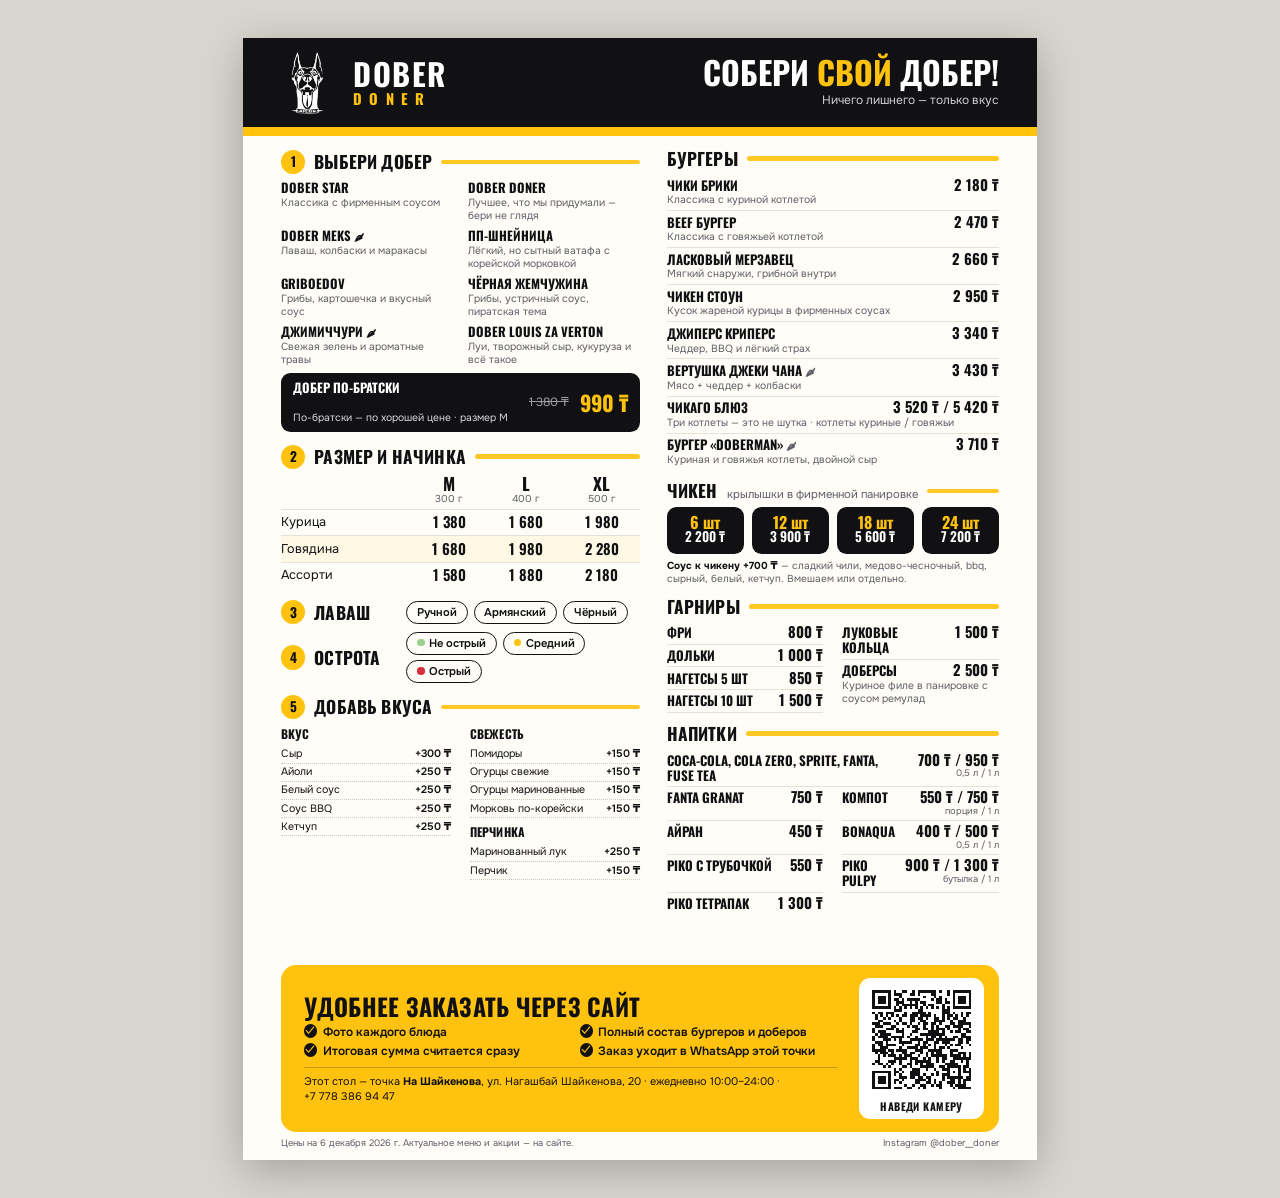
==== print/menu-a4.html @ cf8aa89b "Add printable A4 table menu with per-branch QR codes - print/menu-a4.html: настольное меню на один л" ====
<!doctype html>
<!--
  НАСТОЛЬНОЕ МЕНЮ A4 для печати.
  Цены, названия и точки берутся из ../site/js/config.js — бумага и сайт не расходятся.
  Короткие подписи блюд — ниже в TAGLINES (взяты с текущего бумажного меню сети).

  Открыть для конкретной точки: menu-a4.html?branch=eset-batyra — QR поведёт на меню этой точки.
  PDF для всех точек сразу:  bash tools/build_print.sh
-->
<html lang="ru">
<head>
  <meta charset="utf-8">
  <title>Dober Doner — меню A4</title>
  <link rel="preconnect" href="https://fonts.googleapis.com">
  <link rel="preconnect" href="https://fonts.gstatic.com" crossorigin>
  <link href="https://fonts.googleapis.com/css2?family=Onest:wght@400;600;700&family=Oswald:wght@500;600;700&display=swap" rel="stylesheet">
  <style>
    @page { size: A4; margin: 0; }
    :root {
      --brand: #ffc20e;
      --ink: #111113;
      --muted: #5f5e66;
      --line: #e7e2d6;
      --paper: #fffdf7;
    }
    * { box-sizing: border-box; }
    html, body { margin: 0; background: #d9d6cf; }
    body { font: 400 8.6pt/1.3 'Onest', system-ui, sans-serif; color: var(--ink);
           -webkit-print-color-adjust: exact; print-color-adjust: exact; }
    .page {
      width: 210mm; height: 297mm; margin: 0 auto; background: var(--paper);
      display: flex; flex-direction: column; overflow: hidden; position: relative;
    }
    @media screen { .page { margin: 10mm auto; box-shadow: 0 10px 40px rgba(0,0,0,.25); } }
    h2, h3, .oswald { font-family: 'Oswald', sans-serif; text-transform: uppercase; letter-spacing: .01em; margin: 0; }

    /* ── шапка ── */
    .head { background: var(--ink); color: #fff; display: flex; align-items: center; gap: 4mm; padding: 3.5mm 10mm 3.2mm; position: relative; }
    .head::after { content: ''; position: absolute; left: 0; right: 0; bottom: -2.2mm; height: 2.2mm; background: var(--brand); }
    .head__logo { height: 17mm; width: auto; }
    .head__brand { display: flex; flex-direction: column; line-height: .9; }
    .head__brand b { font: 700 23pt/.9 'Oswald', sans-serif; letter-spacing: .05em; }
    .head__brand span { font: 700 11pt/1 'Oswald', sans-serif; letter-spacing: .5em; color: var(--brand); margin-top: 1.2mm; }
    .head__title { margin-left: auto; text-align: right; }
    .head__title h1 { font: 700 24pt/.95 'Oswald', sans-serif; text-transform: uppercase; margin: 0; }
    .head__title h1 em { color: var(--brand); font-style: normal; }
    .head__title p { margin: 1.5mm 0 0; color: #cfcdd6; font-size: 9pt; }

    /* ── две колонки ── */
    .body { flex: 1; display: grid; grid-template-columns: 1.08fr 1fr; gap: 7mm; padding: 6mm 10mm 3mm; min-height: 0; }
    .col { display: flex; flex-direction: column; gap: 3.2mm; min-height: 0; }

    .sec__head { display: flex; align-items: center; gap: 2.4mm; margin-bottom: 1.8mm; }
    .num { width: 6.4mm; height: 6.4mm; border-radius: 50%; background: var(--brand); color: var(--ink);
           display: grid; place-items: center; font: 700 10pt/1 'Oswald', sans-serif; flex: none; }
    .sec__head h2 { font-size: 13pt; line-height: 1; }
    .sec__head h2 small { font-size: 8.5pt; color: var(--muted); letter-spacing: 0; font-family: 'Onest', sans-serif; text-transform: none; font-weight: 400; margin-left: 1.5mm; }
    .bar { flex: 1; height: 1.2mm; background: var(--brand); border-radius: 1mm; opacity: .9; }

    /* список доберов */
    .dobers { list-style: none; margin: 0; padding: 0; display: grid; grid-template-columns: 1fr 1fr; gap: 1.8mm 4mm; }
    .dobers li b { display: block; font: 700 9.6pt/1.1 'Oswald', sans-serif; text-transform: uppercase; }
    .dobers li > span { color: var(--muted); font-size: 7.8pt; line-height: 1.22; display: block; margin-top: .5mm; }
    .hot { font-size: 7.5pt; }
    .promo { grid-column: 1 / -1; display: flex; align-items: center; gap: 3mm; background: var(--ink); color: #fff;
             border-radius: 2.5mm; padding: 2mm 3.2mm; }
    .promo > div { flex: 1; }
    .promo b { font: 700 11pt/1 'Oswald', sans-serif; text-transform: uppercase; }
    .promo li > span, .promo span { color: #d9d7e0 !important; font-size: 7.8pt; }
    .promo s { color: #9d9ca5; font-size: 9pt; white-space: nowrap; }
    .promo i { font: 700 16pt/1 'Oswald', sans-serif; color: var(--brand); font-style: normal; white-space: nowrap; }

    /* таблица размеров */
    table { width: 100%; border-collapse: collapse; }
    .sizes th { font: 700 13pt/1 'Oswald', sans-serif; text-align: center; padding: 0 0 1mm; }
    .sizes th small { display: block; font: 400 7.5pt/1.2 'Onest', sans-serif; color: var(--muted); }
    .sizes th:first-child { text-align: left; }
    .sizes td { padding: 1.2mm 0; border-top: .3mm solid var(--line); font-size: 9.5pt; }
    .sizes td:not(:first-child) { text-align: center; font: 600 11pt/1 'Oswald', sans-serif; }
    .sizes tr:nth-child(odd) td { background: rgba(255, 194, 14, .08); }

    .opts { display: grid; gap: 2mm; }
    .opts__row { display: flex; align-items: center; gap: 2.4mm; }
    .opts__row h2 { font-size: 13pt; width: 22mm; flex: none; }
    .chips { display: flex; flex-wrap: wrap; gap: 1.5mm; }
    .chips span { border: .3mm solid var(--ink); border-radius: 5mm; padding: .8mm 2.6mm; font-weight: 600; font-size: 8.4pt; }
    .dot { display: inline-block; width: 2mm; height: 2mm; border-radius: 50%; margin-right: 1.2mm; vertical-align: .2mm; }

    .extras { display: grid; grid-template-columns: 1fr 1fr; gap: 1.5mm 5mm; }
    .extras h3:not(:first-child) { margin-top: 1.6mm; }
    .extras h3 { font-size: 9pt; margin-bottom: 1mm; }
    .extras ul { list-style: none; margin: 0; padding: 0; }
    .extras li { display: flex; justify-content: space-between; gap: 2mm; font-size: 8pt; padding: .45mm 0; border-bottom: .2mm dotted #cfc9bb; }
    .extras li b { font-weight: 600; white-space: nowrap; }

    /* правая колонка: прайс-списки */
    .price { list-style: none; margin: 0; padding: 0; }
    .price li { display: grid; grid-template-columns: 1fr auto; gap: .2mm 3mm; padding: .9mm 0; border-bottom: .3mm solid var(--line); }
    .price li:last-child { border-bottom: 0; }
    .price b { font: 700 9.8pt/1.15 'Oswald', sans-serif; text-transform: uppercase; }
    .price i { font: 700 11pt/1 'Oswald', sans-serif; font-style: normal; white-space: nowrap; text-align: right; }
    .price i small { font: 400 7pt/1 'Onest', sans-serif; color: var(--muted); display: block; margin-top: .6mm; }
    .price span { grid-column: 1 / -1; color: var(--muted); font-size: 7.8pt; }

    .wings { display: grid; grid-template-columns: repeat(4, 1fr); gap: 2mm; }
    .wings div { background: var(--ink); color: #fff; border-radius: 2.5mm; padding: 2mm 1mm; text-align: center; }
    .wings b { display: block; font: 700 12pt/1 'Oswald', sans-serif; color: var(--brand); }
    .wings span { font: 600 10pt/1 'Oswald', sans-serif; }
    .note { margin: 1.4mm 0 0; font-size: 7.6pt; color: var(--muted); }
    .note b { color: var(--ink); }

    .price--2 { columns: 2; column-gap: 5mm; }
    .drinks { display: grid; grid-template-columns: 1fr 1fr; column-gap: 5mm; }
    .drinks li:first-child { grid-column: 1 / -1; }
    .price--2 li { break-inside: avoid; }

    /* ── блок QR ── */
    .qr { margin: 0 10mm 7.5mm; background: var(--brand); border-radius: 4mm; display: grid;
          grid-template-columns: 1fr auto; gap: 6mm; align-items: center; padding: 3.4mm 4mm 3.4mm 6mm; }
    .qr h2 { font-size: 18pt; line-height: 1; }
    .qr ul { list-style: none; margin: 1.8mm 0 2mm; padding: 0; display: grid; grid-template-columns: 1fr 1fr; gap: 1mm 5mm; }
    .qr li { font-size: 9pt; font-weight: 600; padding-left: 5mm; position: relative; }
    .qr li::before { content: '✓'; position: absolute; left: 0; top: -.2mm; width: 3.6mm; height: 3.6mm; border-radius: 50%;
                     background: var(--ink); color: var(--brand); font-size: 7pt; display: grid; place-items: center; }
    .qr__point { font-size: 8.2pt; border-top: .3mm solid rgba(17,17,19,.25); padding-top: 1.6mm; }
    .qr__point b { font-weight: 700; }
    .nowrap { white-space: nowrap; }
    .qr__code { background: #fff; border-radius: 3mm; padding: 2mm; text-align: center; }
    .qr__code svg { display: block; width: 29mm; height: 29mm; }
    .qr__code span { display: block; font: 700 8pt/1 'Oswald', sans-serif; text-transform: uppercase; margin-top: 1.6mm; letter-spacing: .04em; }

    .foot { position: absolute; left: 10mm; right: 10mm; bottom: 3mm; display: flex; justify-content: space-between;
            font-size: 7pt; color: var(--muted); }
  </style>
</head>
<body>
  <main class="page">
    <header class="head">
      <img class="head__logo" src="../site/img/logo.png" alt="">
      <div class="head__brand"><b>DOBER</b><span>DONER</span></div>
      <div class="head__title">
        <h1>Собери <em>свой</em> добер!</h1>
        <p>Ничего лишнего — только вкус</p>
      </div>
    </header>

    <section class="body">
      <div class="col">
        <div>
          <div class="sec__head"><span class="num">1</span><h2>Выбери добер</h2><span class="bar"></span></div>
          <ul class="dobers" data-dobers></ul>
        </div>

        <div>
          <div class="sec__head"><span class="num">2</span><h2>Размер и начинка</h2><span class="bar"></span></div>
          <table class="sizes" data-sizes></table>
        </div>

        <div class="opts">
          <div class="opts__row"><span class="num">3</span><h2>Лаваш</h2><div class="chips" data-lavash></div></div>
          <div class="opts__row"><span class="num">4</span><h2>Острота</h2><div class="chips" data-spice></div></div>
        </div>

        <div>
          <div class="sec__head"><span class="num">5</span><h2>Добавь вкуса</h2><span class="bar"></span></div>
          <div class="extras" data-extras></div>
        </div>
      </div>

      <div class="col">
        <div>
          <div class="sec__head"><h2>Бургеры</h2><span class="bar"></span></div>
          <ul class="price" data-burgers></ul>
        </div>

        <div>
          <div class="sec__head"><h2>Чикен <small>крылышки в фирменной панировке</small></h2><span class="bar"></span></div>
          <div class="wings" data-wings></div>
          <p class="note" data-wing-sauce></p>
        </div>

        <div>
          <div class="sec__head"><h2>Гарниры</h2><span class="bar"></span></div>
          <ul class="price price--2" data-sides></ul>
        </div>

        <div>
          <div class="sec__head"><h2>Напитки</h2><span class="bar"></span></div>
          <ul class="price drinks" data-drinks></ul>
        </div>
      </div>
    </section>

    <section class="qr">
      <div>
        <h2>Удобнее заказать через сайт</h2>
        <ul>
          <li>Фото каждого блюда</li>
          <li>Полный состав бургеров и доберов</li>
          <li>Итоговая сумма считается сразу</li>
          <li>Заказ уходит в WhatsApp этой точки</li>
        </ul>
        <div class="qr__point" data-point></div>
      </div>
      <div class="qr__code">
        <div data-qr></div>
        <span>Наведи камеру</span>
      </div>
    </section>

    <div class="foot"><span data-foot-left></span><span>Instagram @dober__doner</span></div>
  </main>

  <script src="../site/js/config.js"></script>
  <script src="vendor/qrcode.min.js"></script>
  <script>
  (function () {
    'use strict';
    // Адрес сайта для QR. Когда появится свой домен — поменять здесь и пересобрать PDF (tools/build_print.sh).
    const SITE_URL = 'https://mumitrol16666-creator.github.io/Doberdoner/site/menu.html';

    // Короткие подписи — с бумажного меню сети (полный состав — на сайте)
    const TAGLINES = {
      'dober-star': 'Классика с фирменным соусом',
      'dober-doner': 'Лучшее, что мы придумали — бери не глядя',
      'dober-meks': 'Лаваш, колбаски и маракасы',
      'pp-shneinica': 'Лёгкий, но сытный ватафа с корейской морковкой',
      'griboedov': 'Грибы, картошечка и вкусный соус',
      'black-pearl': 'Грибы, устричный соус, пиратская тема',
      'jimichurri': 'Свежая зелень и ароматные травы',
      'louis': 'Луи, творожный сыр, кукуруза и всё такое',
      'po-bratski': 'По-братски — по хорошей цене',
      'chiki-briki': 'Классика с куриной котлетой',
      'beef-burger': 'Классика с говяжьей котлетой',
      'merzavec': 'Мягкий снаружи, грибной внутри',
      'chicken-stone': 'Кусок жареной курицы в фирменных соусах',
      'jeepers': 'Чеддер, BBQ и лёгкий страх',
      'vertushka': 'Мясо + чеддер + колбаски',
      'chicago': 'Три котлеты — это не шутка',
      'doberman': 'Куриная и говяжья котлеты, двойной сыр',
      'dobersy': 'Куриное филе в панировке с соусом ремулад'
    };

    // Короткие названия для бумаги — чтобы строки не переносились (как на бумажном меню сети)
    const PRINT_NAMES = {
      'fries': 'Фри', 'wedges': 'Дольки', 'onion-rings': 'Луковые кольца', 'nuggets': 'Нагетсы',
      'compote': 'Компот', 'ayran': 'Айран', 'bonaqua': 'BonAqua', 'piko': 'Piko с трубочкой',
      'piko-tetra': 'Piko тетрапак', 'fusetea': 'Fuse Tea', 'cola-zero': 'Cola Zero'
    };
    const nameOf = i => PRINT_NAMES[i.id] || i.name;

    const CFG = window.DOBER;
    const money = n => String(n).replace(/\B(?=(\d{3})+(?!\d))/g, ' ') + ' ₸';
    const $ = s => document.querySelector(s);
    const esc = s => String(s).replace(/[&<>"]/g, c => ({ '&': '&amp;', '<': '&lt;', '>': '&gt;', '"': '&quot;' }[c]));
    const cat = id => CFG.menu.find(c => c.id === id);
    const item = (catId, id) => cat(catId).items.find(i => i.id === id);
    const group = (it, id) => (it.groups || []).find(g => g.id === id);

    // точка из ссылки ?branch=…
    const branchId = new URLSearchParams(location.search).get('branch');
    const branch = CFG.branches.find(b => b.id === branchId) || CFG.branches[0];

    // 1. доберы (акционный — отдельной плашкой)
    const dobers = cat('dobers').items.filter(i => !i.hidden);
    const promo = dobers.find(i => i.oldPrice);
    $('[data-dobers]').innerHTML = dobers.filter(i => i !== promo).map(i =>
      '<li><b>' + esc(i.name) + (i.spicy ? ' <span class="hot">🌶</span>' : '') + '</b><span>' + esc(TAGLINES[i.id] || '') + '</span></li>'
    ).join('') + (promo ? '<li class="promo"><div><b>' + esc(promo.name) + '</b><br><span>' + esc(TAGLINES[promo.id] || '') +
      ' · размер M</span></div><s>' + money(promo.oldPrice) + '</s><i>' + money(promo.price) + '</i></li>' : '');

    // 2. таблица размер × начинка (как на сайте: базовая цена + размер + начинка)
    const star = item('dobers', 'dober-star');
    const sizes = group(star, 'size').options, meats = group(star, 'meat').options;
    const grams = { m: '300 г', l: '400 г', xl: '500 г' };
    $('[data-sizes]').innerHTML = '<tr><th></th>' + sizes.map(s => '<th>' + s.id.toUpperCase() + '<small>' + grams[s.id] + '</small></th>').join('') + '</tr>' +
      meats.map(m => '<tr><td>' + esc(m.name) + '</td>' + sizes.map(s => '<td>' + money(star.price + s.price + m.price).replace(' ₸', '') + '</td>').join('') + '</tr>').join('');

    // 3–4. лаваш и острота
    $('[data-lavash]').innerHTML = group(star, 'lavash').options.map(o => '<span>' + esc(o.name) + '</span>').join('');
    const spiceDots = { mild: '#9bd18b', medium: '#ffc20e', hot: '#d92c3c' };
    const spiceShort = { medium: 'Средний' };
    $('[data-spice]').innerHTML = group(star, 'spice').options.map(o =>
      '<span><i class="dot" style="background:' + spiceDots[o.id] + '"></i>' + esc(spiceShort[o.id] || o.name) + '</span>').join('');

    // 5. добавки — тремя столбиками, как на бумажном меню
    const extras = star.extras;
    const pick = ids => extras.filter(e => ids.includes(e.id));
    const SHORT = { aioli: 'Айоли', white: 'Белый соус', bbq: 'Соус BBQ', pickle: 'Огурцы маринованные', onion: 'Маринованный лук' };
    const block = (title, ids) => '<h3>' + title + '</h3><ul>' +
      pick(ids).map(e => '<li>' + esc(SHORT[e.id] || e.name) + '<b>+' + money(e.price) + '</b></li>').join('') + '</ul>';
    $('[data-extras]').innerHTML =
      '<div>' + block('Вкус', ['cheese', 'aioli', 'white', 'bbq', 'ketchup']) + '</div>' +
      '<div>' + block('Свежесть', ['tomato', 'cucumber', 'pickle', 'carrot']) + block('Перчинка', ['pepper', 'onion']) + '</div>';

    // бургеры: у Чикаго Блюз две цены (котлеты курица / говядина)
    $('[data-burgers]').innerHTML = cat('burgers').items.filter(i => !i.hidden).map(i => {
      const patty = group(i, 'patty');
      const price = patty ? patty.options.map(o => money(i.price + o.price)).join(' / ') : money(i.price);
      const note = patty ? ' · котлеты ' + patty.options.map(o => o.name.toLowerCase()).join(' / ') : '';
      return '<li><b>' + esc(i.name) + (i.spicy ? ' <span class="hot">🌶</span>' : '') + '</b><i>' + price + '</i><span>' +
        esc((TAGLINES[i.id] || '') + note) + '</span></li>';
    }).join('');

    // чикен
    const wings = item('chicken', 'chicken');
    $('[data-wings]').innerHTML = group(wings, 'portion').options.map(o =>
      '<div><b>' + esc(o.name) + '</b><span>' + money(wings.price + o.price) + '</span></div>').join('');
    const wingSauces = group(wings, 'sauce').options.filter(o => o.price);
    $('[data-wing-sauce]').innerHTML = '<b>Соус к чикену +' + money(wingSauces[0].price) + '</b> — ' +
      wingSauces.map(o => esc(o.name.toLowerCase())).join(', ') + '. Вмешаем или отдельно.';

    // гарниры (у нагетсов — две порции)
    $('[data-sides]').innerHTML = cat('sides').items.filter(i => !i.hidden).map(i => {
      const portion = group(i, 'portion');
      const rows = portion ? portion.options.map(o => [nameOf(i) + ' ' + o.name, i.price + o.price]) : [[nameOf(i), i.price]];
      return rows.map(([name, p]) => '<li><b>' + esc(name) + '</b><i>' + money(p) + '</i>' +
        (TAGLINES[i.id] ? '<span>' + esc(TAGLINES[i.id]) + '</span>' : '') + '</li>').join('');
    }).join('');

    // напитки — компактно: напитки с одинаковыми ценами объединяются в одну строку (Coca-Cola, Sprite, Fanta…)
    const MAIN_VOLUMES = /0,5|1 л|Порция|Бутылка/;
    const rows = [];
    cat('drinks').items.filter(i => !i.hidden).forEach(i => {
      const vol = group(i, 'volume');
      const opts = vol ? vol.options.filter(o => MAIN_VOLUMES.test(o.name)) : [];
      const price = opts.length ? opts.map(o => money(i.price + o.price)).join(' / ') : money(i.price);
      const label = opts.map(o => o.name.toLowerCase()).join(' / ');
      const same = rows.find(r => r.price === price && r.label === label && label);
      if (same) same.names.push(nameOf(i)); else rows.push({ names: [nameOf(i)], price, label });
    });
    $('[data-drinks]').innerHTML = rows.map(r => '<li><b>' + esc(r.names.join(', ')) + '</b><i>' + r.price +
      (r.label ? '<small>' + r.label + '</small>' : '') + '</i></li>').join('');

    // точка и QR
    $('[data-point]').innerHTML = 'Этот стол — точка <b>' + esc(branch.name) + '</b>, ' + esc(branch.address) +
      ' · ' + esc(branch.hours.label.toLowerCase()) + ' · <span class="nowrap">' + esc(branch.phoneDisplay) + '</span>';
    $('[data-foot-left]').textContent = 'Цены на ' + new Date().toLocaleDateString('ru-RU', { day: 'numeric', month: 'long', year: 'numeric' }) +
      ' Актуальное меню и акции — на сайте.';
    const url = SITE_URL + '?branch=' + encodeURIComponent(branch.id);
    const qr = qrcode(0, 'M');
    qr.addData(url);
    qr.make();
    const n = qr.getModuleCount();
    let path = '';
    for (let y = 0; y < n; y++) for (let x = 0; x < n; x++) if (qr.isDark(y, x)) path += 'M' + x + ' ' + y + 'h1v1h-1z';
    $('[data-qr]').innerHTML = '<svg viewBox="-2 -2 ' + (n + 4) + ' ' + (n + 4) + '" shape-rendering="crispEdges" role="img" aria-label="QR-код: ' + esc(url) + '">' +
      '<rect x="-2" y="-2" width="' + (n + 4) + '" height="' + (n + 4) + '" fill="#fff"/><path d="' + path + '" fill="#111113"/></svg>';
    document.title = 'Dober Doner — меню A4 — ' + branch.name;

    // Проверка вёрстки: насколько содержимое колонок вылезает за свой блок (0 — всё влезло)
    const mm = px => Math.round(px * 25.4 / 96 * 10) / 10;
    const limit = document.querySelector('.body').getBoundingClientRect().bottom;
    const over = Math.max(0, ...Array.from(document.querySelectorAll('.col > *')).map(n => n.getBoundingClientRect().bottom - limit));
    document.body.dataset.overflow = mm(over) + 'мм';
    if (over > 0.5) console.warn('Меню не влезает на лист: лишние ' + mm(over) + ' мм');
  })();
  </script>
</body>
</html>
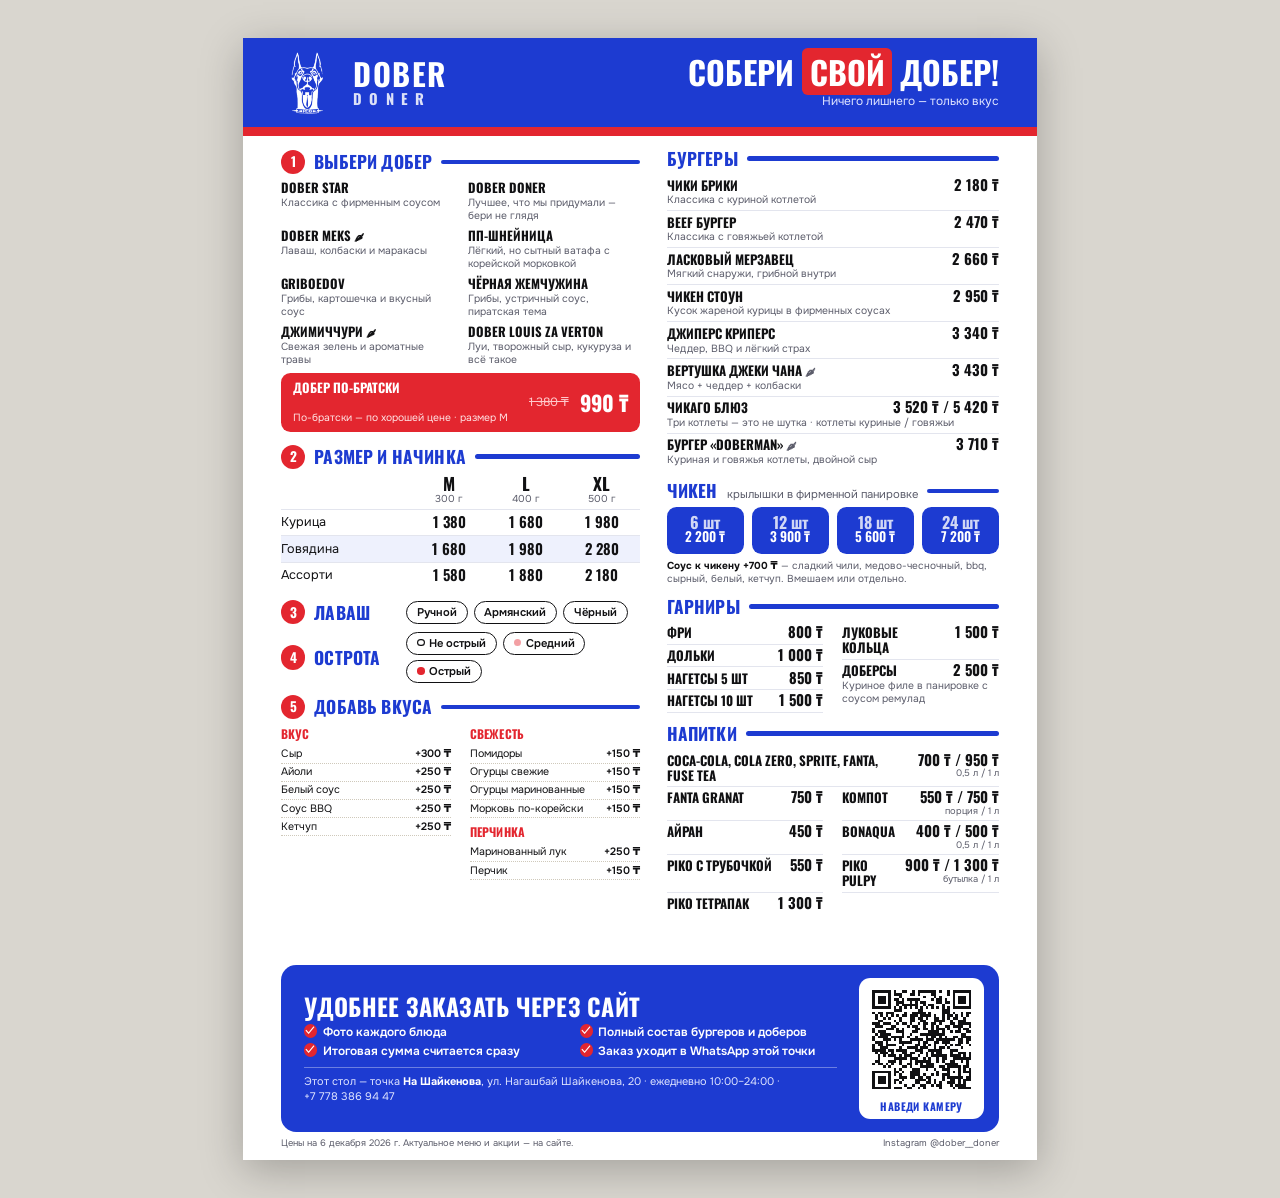
==== commit 9e098d89: "Recolor the A4 table menu to blue, red, white and black Цвета как у логотипа сети и нынешнего бумажн" ====
--- a/print/menu-a4.html
+++ b/print/menu-a4.html
@@ -17,11 +17,13 @@
   <style>
     @page { size: A4; margin: 0; }
     :root {
-      --brand: #ffc20e;
+      --blue: #1d3bd1;      /* синий — как кольцо на аватаре сети */
+      --blue-soft: #eef1fd;
+      --red: #e3262f;
       --ink: #111113;
-      --muted: #5f5e66;
-      --line: #e7e2d6;
-      --paper: #fffdf7;
+      --muted: #5c5d6b;
+      --line: #e3e5ee;
+      --paper: #ffffff;
     }
     * { box-sizing: border-box; }
     html, body { margin: 0; background: #d9d6cf; }
@@ -35,40 +37,40 @@
     h2, h3, .oswald { font-family: 'Oswald', sans-serif; text-transform: uppercase; letter-spacing: .01em; margin: 0; }
 
     /* ── шапка ── */
-    .head { background: var(--ink); color: #fff; display: flex; align-items: center; gap: 4mm; padding: 3.5mm 10mm 3.2mm; position: relative; }
-    .head::after { content: ''; position: absolute; left: 0; right: 0; bottom: -2.2mm; height: 2.2mm; background: var(--brand); }
+    .head { background: var(--blue); color: #fff; display: flex; align-items: center; gap: 4mm; padding: 3.5mm 10mm 3.2mm; position: relative; }
+    .head::after { content: ''; position: absolute; left: 0; right: 0; bottom: -2.2mm; height: 2.2mm; background: var(--red); }
     .head__logo { height: 17mm; width: auto; }
     .head__brand { display: flex; flex-direction: column; line-height: .9; }
     .head__brand b { font: 700 23pt/.9 'Oswald', sans-serif; letter-spacing: .05em; }
-    .head__brand span { font: 700 11pt/1 'Oswald', sans-serif; letter-spacing: .5em; color: var(--brand); margin-top: 1.2mm; }
+    .head__brand span { font: 700 11pt/1 'Oswald', sans-serif; letter-spacing: .5em; color: #fff; opacity: .85; margin-top: 1.2mm; }
     .head__title { margin-left: auto; text-align: right; }
     .head__title h1 { font: 700 24pt/.95 'Oswald', sans-serif; text-transform: uppercase; margin: 0; }
-    .head__title h1 em { color: var(--brand); font-style: normal; }
-    .head__title p { margin: 1.5mm 0 0; color: #cfcdd6; font-size: 9pt; }
+    .head__title h1 em { background: var(--red); color: #fff; font-style: normal; padding: 0 2mm; border-radius: 1.5mm; }
+    .head__title p { margin: 1.8mm 0 0; color: #dfe4ff; font-size: 9pt; }
 
     /* ── две колонки ── */
     .body { flex: 1; display: grid; grid-template-columns: 1.08fr 1fr; gap: 7mm; padding: 6mm 10mm 3mm; min-height: 0; }
     .col { display: flex; flex-direction: column; gap: 3.2mm; min-height: 0; }
 
     .sec__head { display: flex; align-items: center; gap: 2.4mm; margin-bottom: 1.8mm; }
-    .num { width: 6.4mm; height: 6.4mm; border-radius: 50%; background: var(--brand); color: var(--ink);
+    .num { width: 6.4mm; height: 6.4mm; border-radius: 50%; background: var(--red); color: #fff;
            display: grid; place-items: center; font: 700 10pt/1 'Oswald', sans-serif; flex: none; }
-    .sec__head h2 { font-size: 13pt; line-height: 1; }
+    .sec__head h2 { font-size: 13pt; line-height: 1; color: var(--blue); }
     .sec__head h2 small { font-size: 8.5pt; color: var(--muted); letter-spacing: 0; font-family: 'Onest', sans-serif; text-transform: none; font-weight: 400; margin-left: 1.5mm; }
-    .bar { flex: 1; height: 1.2mm; background: var(--brand); border-radius: 1mm; opacity: .9; }
+    .bar { flex: 1; height: 1.2mm; background: var(--blue); border-radius: 1mm; }
 
     /* список доберов */
     .dobers { list-style: none; margin: 0; padding: 0; display: grid; grid-template-columns: 1fr 1fr; gap: 1.8mm 4mm; }
     .dobers li b { display: block; font: 700 9.6pt/1.1 'Oswald', sans-serif; text-transform: uppercase; }
     .dobers li > span { color: var(--muted); font-size: 7.8pt; line-height: 1.22; display: block; margin-top: .5mm; }
     .hot { font-size: 7.5pt; }
-    .promo { grid-column: 1 / -1; display: flex; align-items: center; gap: 3mm; background: var(--ink); color: #fff;
+    .promo { grid-column: 1 / -1; display: flex; align-items: center; gap: 3mm; background: var(--red); color: #fff;
              border-radius: 2.5mm; padding: 2mm 3.2mm; }
     .promo > div { flex: 1; }
     .promo b { font: 700 11pt/1 'Oswald', sans-serif; text-transform: uppercase; }
-    .promo li > span, .promo span { color: #d9d7e0 !important; font-size: 7.8pt; }
-    .promo s { color: #9d9ca5; font-size: 9pt; white-space: nowrap; }
-    .promo i { font: 700 16pt/1 'Oswald', sans-serif; color: var(--brand); font-style: normal; white-space: nowrap; }
+    .promo li > span, .promo span { color: #ffe3e4 !important; font-size: 7.8pt; }
+    .promo s { color: #ffc9cb; font-size: 9pt; white-space: nowrap; }
+    .promo i { font: 700 16pt/1 'Oswald', sans-serif; color: #fff; font-style: normal; white-space: nowrap; }
 
     /* таблица размеров */
     table { width: 100%; border-collapse: collapse; }
@@ -77,18 +79,18 @@
     .sizes th:first-child { text-align: left; }
     .sizes td { padding: 1.2mm 0; border-top: .3mm solid var(--line); font-size: 9.5pt; }
     .sizes td:not(:first-child) { text-align: center; font: 600 11pt/1 'Oswald', sans-serif; }
-    .sizes tr:nth-child(odd) td { background: rgba(255, 194, 14, .08); }
+    .sizes tr:nth-child(odd) td { background: var(--blue-soft); }
 
     .opts { display: grid; gap: 2mm; }
     .opts__row { display: flex; align-items: center; gap: 2.4mm; }
-    .opts__row h2 { font-size: 13pt; width: 22mm; flex: none; }
+    .opts__row h2 { font-size: 13pt; width: 22mm; flex: none; color: var(--blue); }
     .chips { display: flex; flex-wrap: wrap; gap: 1.5mm; }
     .chips span { border: .3mm solid var(--ink); border-radius: 5mm; padding: .8mm 2.6mm; font-weight: 600; font-size: 8.4pt; }
     .dot { display: inline-block; width: 2mm; height: 2mm; border-radius: 50%; margin-right: 1.2mm; vertical-align: .2mm; }
 
     .extras { display: grid; grid-template-columns: 1fr 1fr; gap: 1.5mm 5mm; }
     .extras h3:not(:first-child) { margin-top: 1.6mm; }
-    .extras h3 { font-size: 9pt; margin-bottom: 1mm; }
+    .extras h3 { font-size: 9pt; margin-bottom: 1mm; color: var(--red); }
     .extras ul { list-style: none; margin: 0; padding: 0; }
     .extras li { display: flex; justify-content: space-between; gap: 2mm; font-size: 8pt; padding: .45mm 0; border-bottom: .2mm dotted #cfc9bb; }
     .extras li b { font-weight: 600; white-space: nowrap; }
@@ -103,8 +105,8 @@
     .price span { grid-column: 1 / -1; color: var(--muted); font-size: 7.8pt; }
 
     .wings { display: grid; grid-template-columns: repeat(4, 1fr); gap: 2mm; }
-    .wings div { background: var(--ink); color: #fff; border-radius: 2.5mm; padding: 2mm 1mm; text-align: center; }
-    .wings b { display: block; font: 700 12pt/1 'Oswald', sans-serif; color: var(--brand); }
+    .wings div { background: var(--blue); color: #fff; border-radius: 2.5mm; padding: 2mm 1mm; text-align: center; }
+    .wings b { display: block; font: 700 12pt/1 'Oswald', sans-serif; color: #fff; opacity: .8; }
     .wings span { font: 600 10pt/1 'Oswald', sans-serif; }
     .note { margin: 1.4mm 0 0; font-size: 7.6pt; color: var(--muted); }
     .note b { color: var(--ink); }
@@ -115,19 +117,20 @@
     .price--2 li { break-inside: avoid; }
 
     /* ── блок QR ── */
-    .qr { margin: 0 10mm 7.5mm; background: var(--brand); border-radius: 4mm; display: grid;
+    .qr { margin: 0 10mm 7.5mm; background: var(--blue); color: #fff; border-radius: 4mm; display: grid;
           grid-template-columns: 1fr auto; gap: 6mm; align-items: center; padding: 3.4mm 4mm 3.4mm 6mm; }
     .qr h2 { font-size: 18pt; line-height: 1; }
     .qr ul { list-style: none; margin: 1.8mm 0 2mm; padding: 0; display: grid; grid-template-columns: 1fr 1fr; gap: 1mm 5mm; }
     .qr li { font-size: 9pt; font-weight: 600; padding-left: 5mm; position: relative; }
     .qr li::before { content: '✓'; position: absolute; left: 0; top: -.2mm; width: 3.6mm; height: 3.6mm; border-radius: 50%;
-                     background: var(--ink); color: var(--brand); font-size: 7pt; display: grid; place-items: center; }
-    .qr__point { font-size: 8.2pt; border-top: .3mm solid rgba(17,17,19,.25); padding-top: 1.6mm; }
+                     background: var(--red); color: #fff; font-size: 7pt; display: grid; place-items: center; }
+    .qr__point { font-size: 8.2pt; border-top: .3mm solid rgba(255,255,255,.35); padding-top: 1.6mm; color: #dfe4ff; }
+    .qr__point b { color: #fff; }
     .qr__point b { font-weight: 700; }
     .nowrap { white-space: nowrap; }
     .qr__code { background: #fff; border-radius: 3mm; padding: 2mm; text-align: center; }
     .qr__code svg { display: block; width: 29mm; height: 29mm; }
-    .qr__code span { display: block; font: 700 8pt/1 'Oswald', sans-serif; text-transform: uppercase; margin-top: 1.6mm; letter-spacing: .04em; }
+    .qr__code span { display: block; font: 700 8pt/1 'Oswald', sans-serif; text-transform: uppercase; margin-top: 1.6mm; letter-spacing: .04em; color: var(--blue); }
 
     .foot { position: absolute; left: 10mm; right: 10mm; bottom: 3mm; display: flex; justify-content: space-between;
             font-size: 7pt; color: var(--muted); }
@@ -278,7 +281,7 @@
 
     // 3–4. лаваш и острота
     $('[data-lavash]').innerHTML = group(star, 'lavash').options.map(o => '<span>' + esc(o.name) + '</span>').join('');
-    const spiceDots = { mild: '#9bd18b', medium: '#ffc20e', hot: '#d92c3c' };
+    const spiceDots = { mild: '#ffffff; box-shadow: inset 0 0 0 .3mm #111113', medium: '#f3a0a4', hot: '#e3262f' };
     const spiceShort = { medium: 'Средний' };
     $('[data-spice]').innerHTML = group(star, 'spice').options.map(o =>
       '<span><i class="dot" style="background:' + spiceDots[o.id] + '"></i>' + esc(spiceShort[o.id] || o.name) + '</span>').join('');
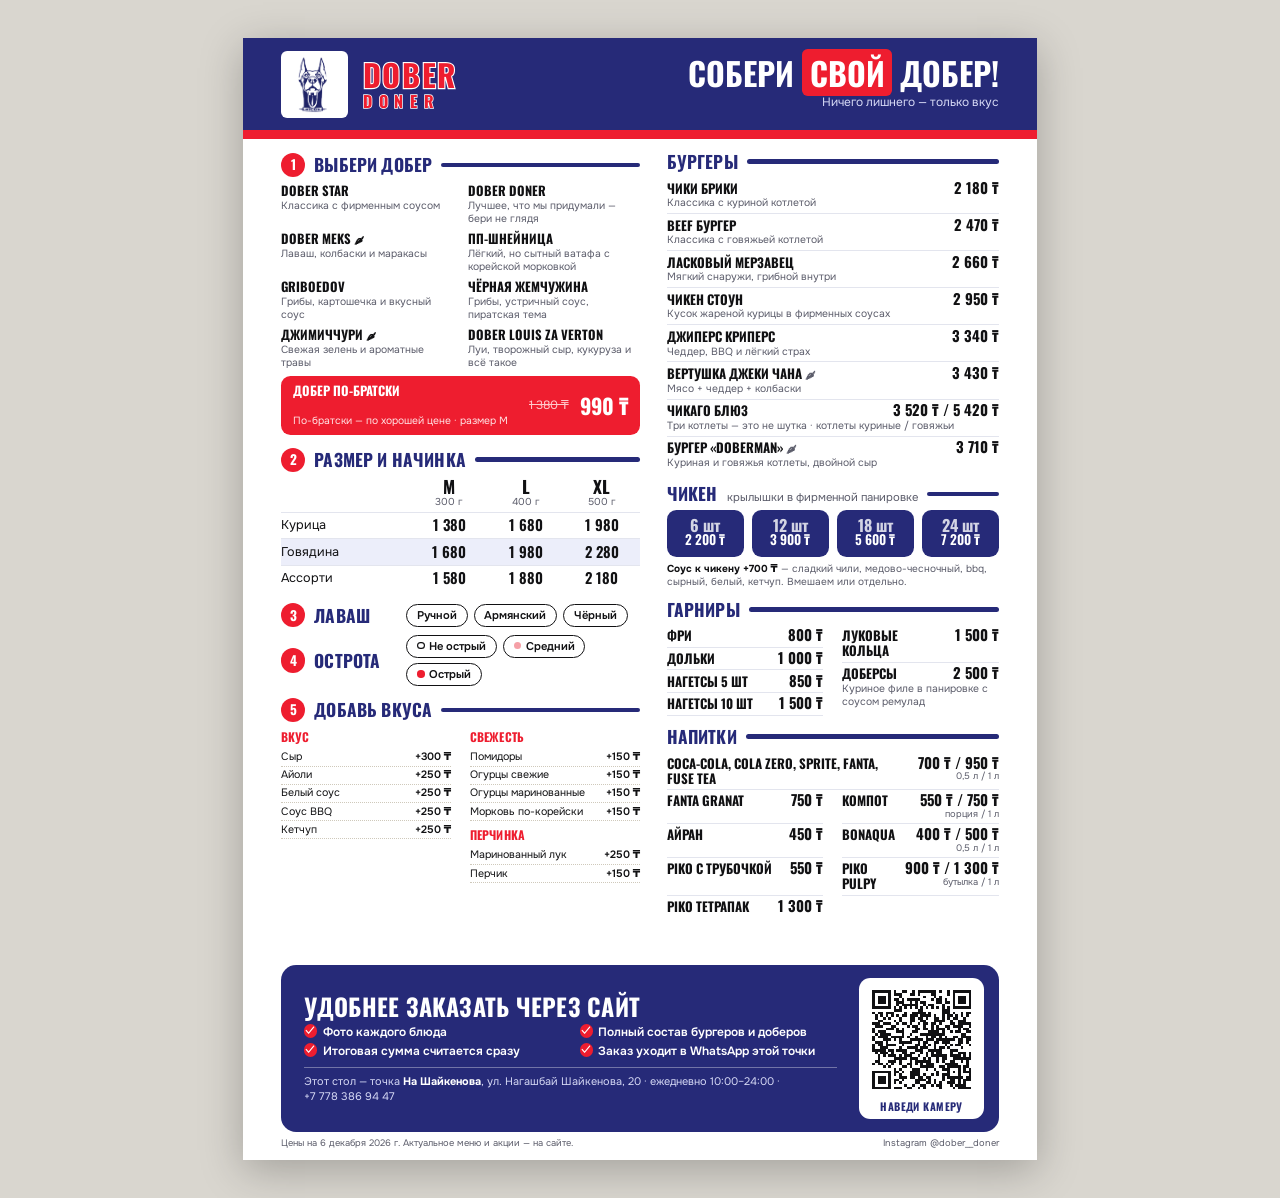
==== commit 4e1185e0: "Switch site and print menu to the signboard palette Цвета взяты с вывески точек: тёмно-синий фон, кр" ====
--- a/print/menu-a4.html
+++ b/print/menu-a4.html
@@ -17,9 +17,9 @@
   <style>
     @page { size: A4; margin: 0; }
     :root {
-      --blue: #1d3bd1;      /* синий — как кольцо на аватаре сети */
-      --blue-soft: #eef1fd;
-      --red: #e3262f;
+      --blue: #262a78;      /* тёмно-синий — фон вывески */
+      --blue-soft: #eceefa;
+      --red: #ee1d2f;       /* красный букв вывески */
       --ink: #111113;
       --muted: #5c5d6b;
       --line: #e3e5ee;
@@ -39,14 +39,15 @@
     /* ── шапка ── */
     .head { background: var(--blue); color: #fff; display: flex; align-items: center; gap: 4mm; padding: 3.5mm 10mm 3.2mm; position: relative; }
     .head::after { content: ''; position: absolute; left: 0; right: 0; bottom: -2.2mm; height: 2.2mm; background: var(--red); }
-    .head__logo { height: 17mm; width: auto; }
+    .head__tile { background: #fff; border-radius: 1.6mm; padding: 1.4mm 2.2mm; display: flex; }
+    .head__logo { height: 15mm; width: auto; }
     .head__brand { display: flex; flex-direction: column; line-height: .9; }
-    .head__brand b { font: 700 23pt/.9 'Oswald', sans-serif; letter-spacing: .05em; }
-    .head__brand span { font: 700 11pt/1 'Oswald', sans-serif; letter-spacing: .5em; color: #fff; opacity: .85; margin-top: 1.2mm; }
+    .head__brand b { font: 700 23pt/.9 'Oswald', sans-serif; letter-spacing: .05em; color: var(--red); -webkit-text-stroke: .6mm #fff; paint-order: stroke fill; }
+    .head__brand span { font: 700 12pt/1 'Oswald', sans-serif; letter-spacing: .42em; color: var(--red); -webkit-text-stroke: .4mm #fff; paint-order: stroke fill; margin-top: 1.2mm; }
     .head__title { margin-left: auto; text-align: right; }
     .head__title h1 { font: 700 24pt/.95 'Oswald', sans-serif; text-transform: uppercase; margin: 0; }
     .head__title h1 em { background: var(--red); color: #fff; font-style: normal; padding: 0 2mm; border-radius: 1.5mm; }
-    .head__title p { margin: 1.8mm 0 0; color: #dfe4ff; font-size: 9pt; }
+    .head__title p { margin: 1.8mm 0 0; color: #d6d9f5; font-size: 9pt; }
 
     /* ── две колонки ── */
     .body { flex: 1; display: grid; grid-template-columns: 1.08fr 1fr; gap: 7mm; padding: 6mm 10mm 3mm; min-height: 0; }
@@ -124,7 +125,7 @@
     .qr li { font-size: 9pt; font-weight: 600; padding-left: 5mm; position: relative; }
     .qr li::before { content: '✓'; position: absolute; left: 0; top: -.2mm; width: 3.6mm; height: 3.6mm; border-radius: 50%;
                      background: var(--red); color: #fff; font-size: 7pt; display: grid; place-items: center; }
-    .qr__point { font-size: 8.2pt; border-top: .3mm solid rgba(255,255,255,.35); padding-top: 1.6mm; color: #dfe4ff; }
+    .qr__point { font-size: 8.2pt; border-top: .3mm solid rgba(255,255,255,.35); padding-top: 1.6mm; color: #d6d9f5; }
     .qr__point b { color: #fff; }
     .qr__point b { font-weight: 700; }
     .nowrap { white-space: nowrap; }
@@ -139,7 +140,7 @@
 <body>
   <main class="page">
     <header class="head">
-      <img class="head__logo" src="../site/img/logo.png" alt="">
+      <span class="head__tile"><img class="head__logo" src="../brand/logo-navy.png" alt=""></span>
       <div class="head__brand"><b>DOBER</b><span>DONER</span></div>
       <div class="head__title">
         <h1>Собери <em>свой</em> добер!</h1>
@@ -281,7 +282,7 @@
 
     // 3–4. лаваш и острота
     $('[data-lavash]').innerHTML = group(star, 'lavash').options.map(o => '<span>' + esc(o.name) + '</span>').join('');
-    const spiceDots = { mild: '#ffffff; box-shadow: inset 0 0 0 .3mm #111113', medium: '#f3a0a4', hot: '#e3262f' };
+    const spiceDots = { mild: '#ffffff; box-shadow: inset 0 0 0 .3mm #111113', medium: '#f5a0a7', hot: '#ee1d2f' };
     const spiceShort = { medium: 'Средний' };
     $('[data-spice]').innerHTML = group(star, 'spice').options.map(o =>
       '<span><i class="dot" style="background:' + spiceDots[o.id] + '"></i>' + esc(spiceShort[o.id] || o.name) + '</span>').join('');
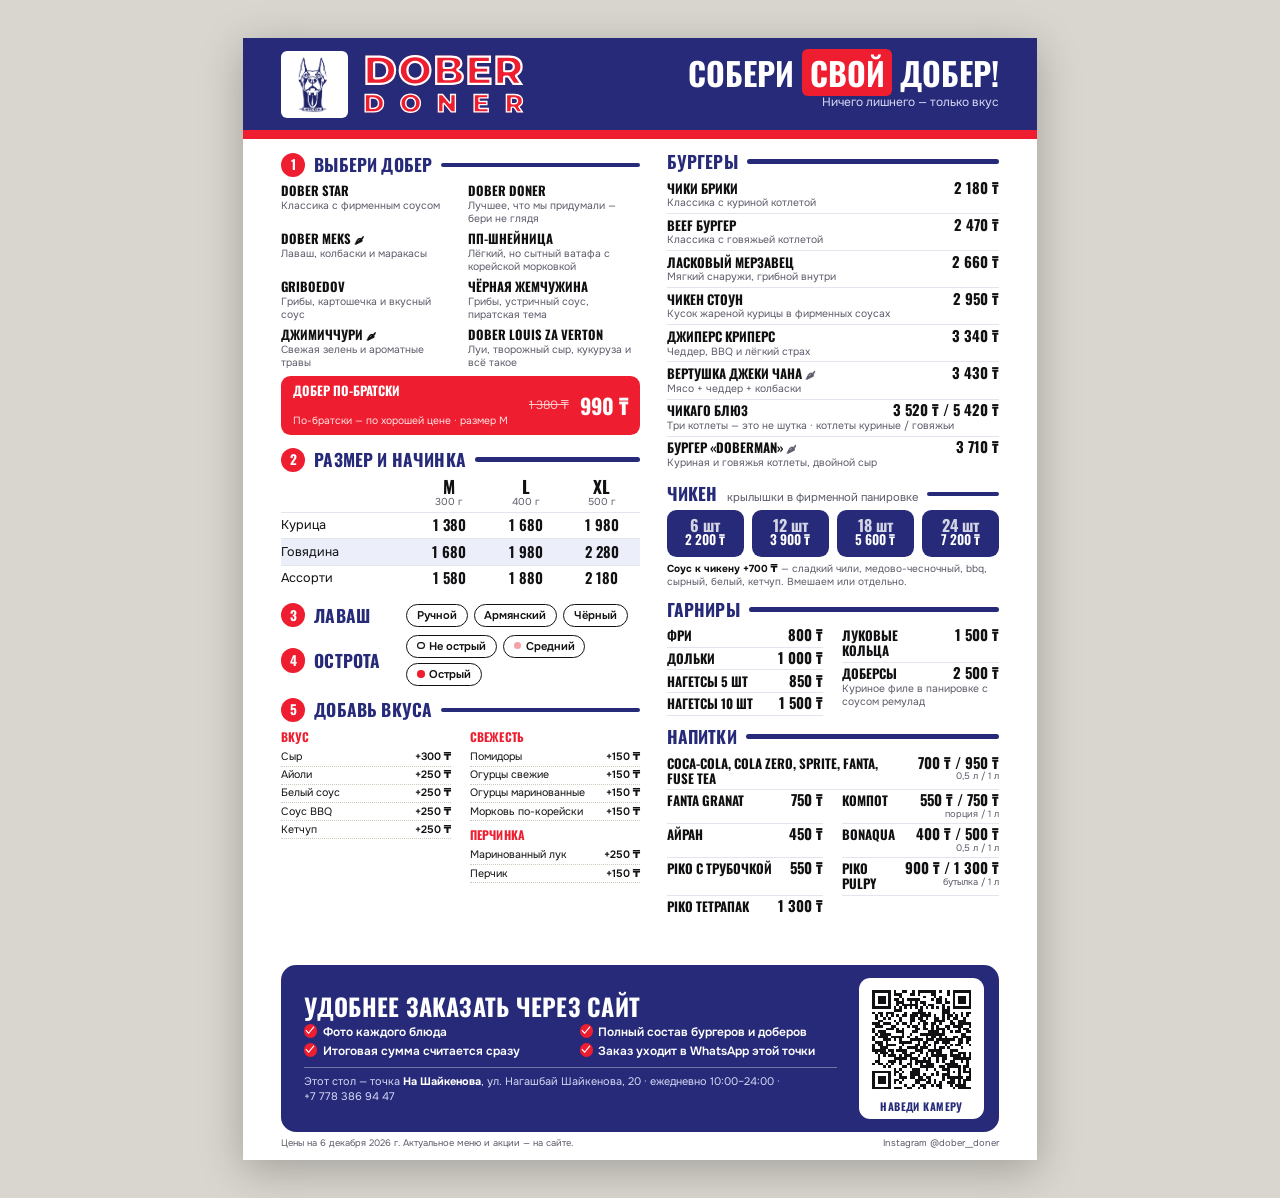
==== commit cc091011: "Signboard wordmark with inner stroke, headline about burgers - надпись DOBER / DONER как на вывеске:" ====
--- a/print/menu-a4.html
+++ b/print/menu-a4.html
@@ -41,9 +41,8 @@
     .head::after { content: ''; position: absolute; left: 0; right: 0; bottom: -2.2mm; height: 2.2mm; background: var(--red); }
     .head__tile { background: #fff; border-radius: 1.6mm; padding: 1.4mm 2.2mm; display: flex; }
     .head__logo { height: 15mm; width: auto; }
-    .head__brand { display: flex; flex-direction: column; line-height: .9; }
-    .head__brand b { font: 700 23pt/.9 'Oswald', sans-serif; letter-spacing: .05em; color: var(--red); -webkit-text-stroke: .6mm #fff; paint-order: stroke fill; }
-    .head__brand span { font: 700 12pt/1 'Oswald', sans-serif; letter-spacing: .42em; color: var(--red); -webkit-text-stroke: .4mm #fff; paint-order: stroke fill; margin-top: 1.2mm; }
+    /* надпись как на вывеске: красные буквы с белой обводкой внутри контура */
+    .head__word { height: 16mm; width: auto; display: block; }
     .head__title { margin-left: auto; text-align: right; }
     .head__title h1 { font: 700 24pt/.95 'Oswald', sans-serif; text-transform: uppercase; margin: 0; }
     .head__title h1 em { background: var(--red); color: #fff; font-style: normal; padding: 0 2mm; border-radius: 1.5mm; }
@@ -141,7 +140,7 @@
   <main class="page">
     <header class="head">
       <span class="head__tile"><img class="head__logo" src="../brand/logo-navy.png" alt=""></span>
-      <div class="head__brand"><b>DOBER</b><span>DONER</span></div>
+      <img class="head__word" src="../site/img/wordmark.svg" alt="" width="89" height="34">
       <div class="head__title">
         <h1>Собери <em>свой</em> добер!</h1>
         <p>Ничего лишнего — только вкус</p>
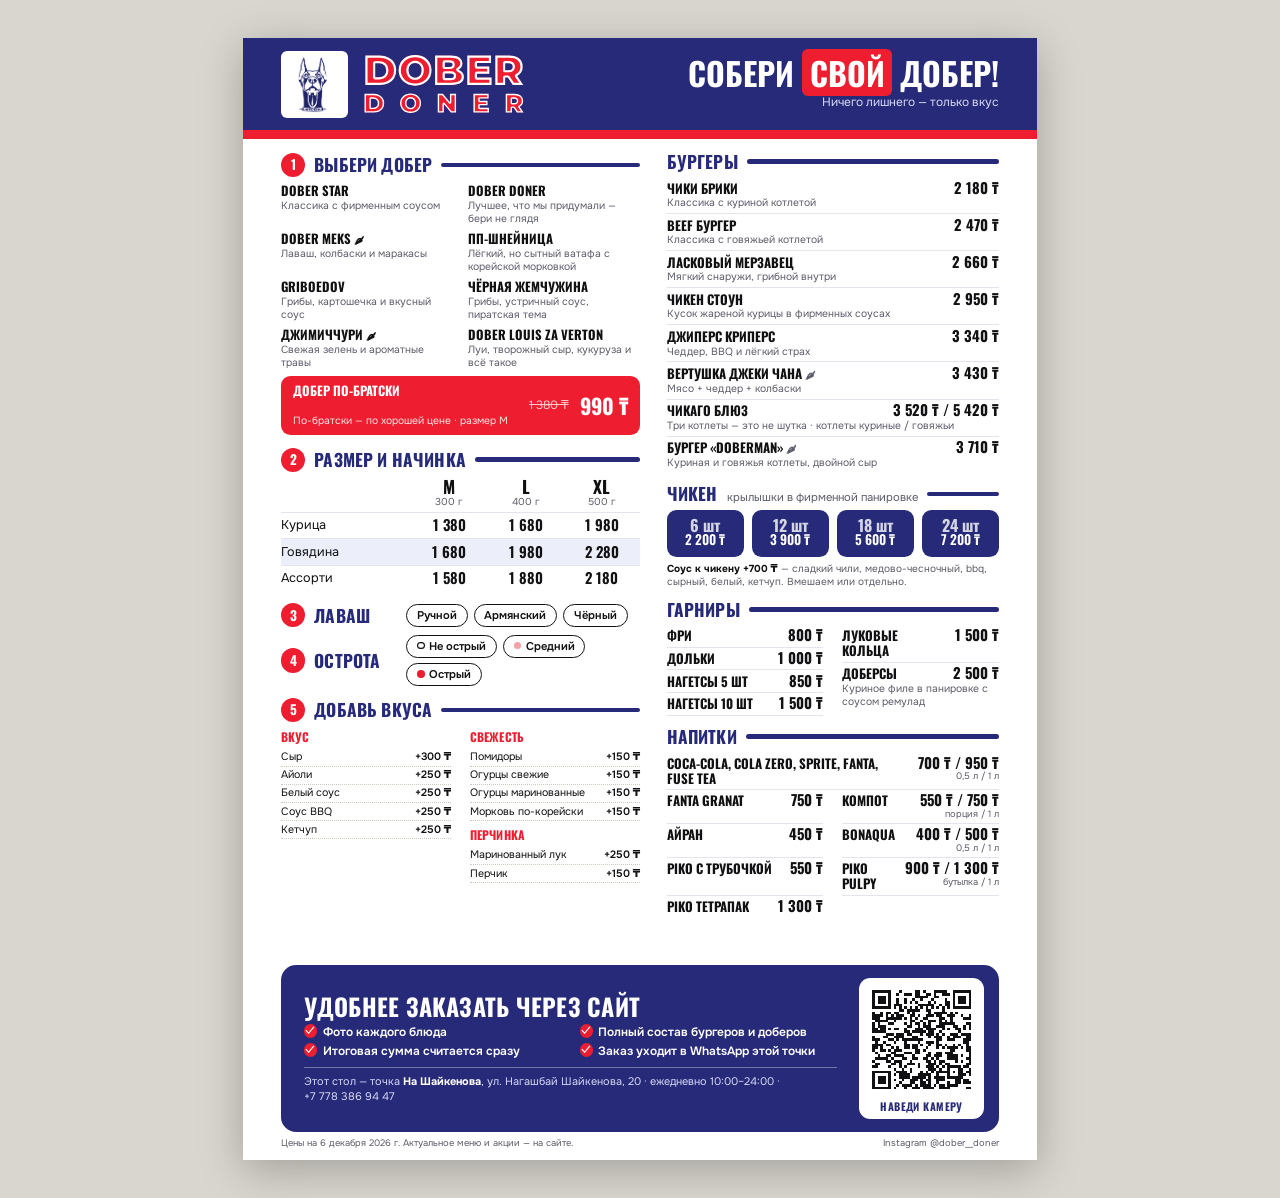
==== commit 35398121: "Headline «сочный бургер», fix QR links after Pages moved to Actions - заголовок первого экрана: «Дер" ====
--- a/print/menu-a4.html
+++ b/print/menu-a4.html
@@ -220,7 +220,7 @@
   (function () {
     'use strict';
     // Адрес сайта для QR. Когда появится свой домен — поменять здесь и пересобрать PDF (tools/build_print.sh).
-    const SITE_URL = 'https://mumitrol16666-creator.github.io/Doberdoner/site/menu.html';
+    const SITE_URL = 'https://mumitrol16666-creator.github.io/Doberdoner/menu.html';
 
     // Короткие подписи — с бумажного меню сети (полный состав — на сайте)
     const TAGLINES = {
